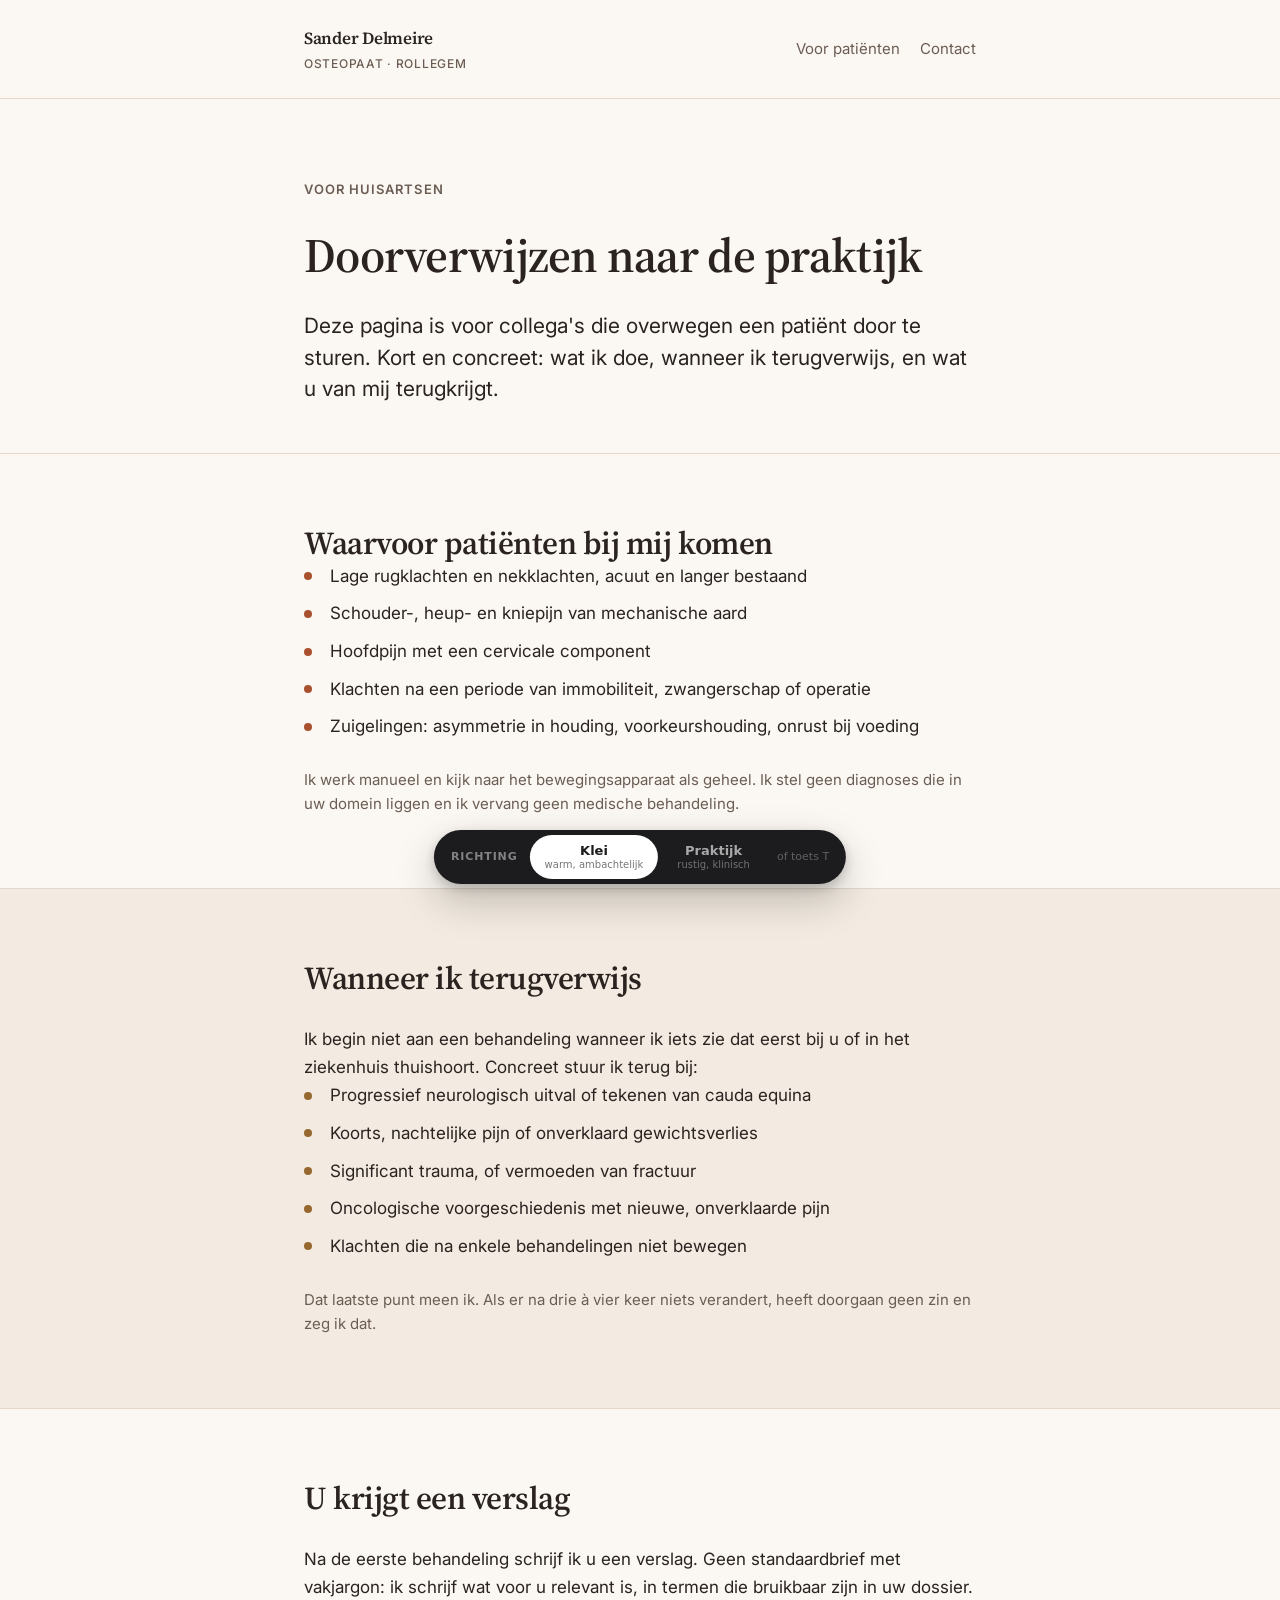
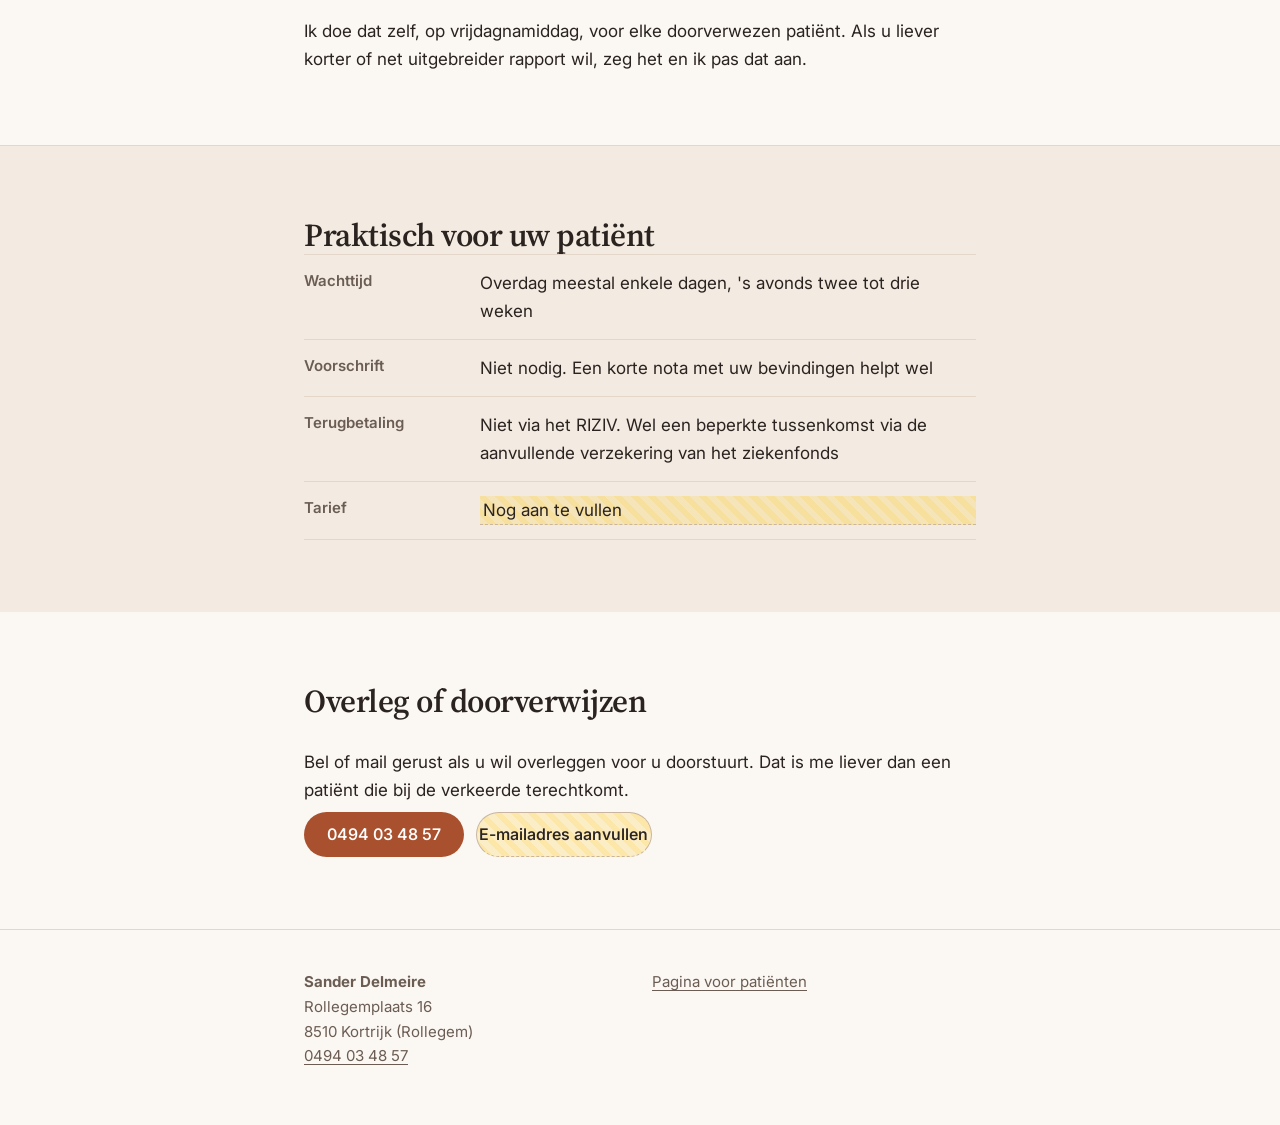
==== voor-huisartsen.html @ ccd17d7a "Sander Delmeire website MVP Static site: two design directions, GP page, theme tokens. Tagged noinde" ====
<!DOCTYPE html>
<html lang="nl-BE" data-theme="klei">
<head>
<meta charset="utf-8">
<meta name="robots" content="noindex, nofollow"><!-- Preview only. Remove when this becomes the real site. -->
<meta name="viewport" content="width=device-width, initial-scale=1">
<title>Voor huisartsen — Sander Delmeire, osteopaat in Rollegem</title>
<meta name="description" content="Informatie voor huisartsen: wanneer doorverwijzen naar osteopathie, wanneer ik terugverwijs, en hoe de rapportage verloopt.">

<script>
  (function () {
    try {
      var t = localStorage.getItem('sd-theme');
      if (t === 'klei' || t === 'praktijk') {
        document.documentElement.setAttribute('data-theme', t);
      }
    } catch (e) {}
  })();
</script>

<link rel="preconnect" href="https://fonts.googleapis.com">
<link rel="preconnect" href="https://fonts.gstatic.com" crossorigin>
<link href="https://fonts.googleapis.com/css2?family=Inter:wght@400;500;600;650&family=Source+Serif+4:opsz,wght@8..60,500;8..60,600&display=swap" rel="stylesheet">

<link rel="stylesheet" href="css/tokens.css">
<link rel="stylesheet" href="css/site.css">
</head>
<body>

<header class="site-header">
  <div class="wrap site-header__inner">
    <a class="wordmark" href="index.html">
      Sander Delmeire
      <span>Osteopaat · Rollegem</span>
    </a>
    <nav class="site-nav">
      <a href="index.html">Voor patiënten</a>
      <a href="#contact">Contact</a>
    </nav>
  </div>
</header>

<main>

  <section class="hero">
    <div class="wrap stack-lg">
      <p class="eyebrow">Voor huisartsen</p>
      <h1 class="h1">Doorverwijzen naar de praktijk</h1>
      <p class="lead">
        Deze pagina is voor collega's die overwegen een patiënt door te
        sturen. Kort en concreet: wat ik doe, wanneer ik terugverwijs, en
        wat u van mij terugkrijgt.
      </p>
    </div>
  </section>

  <!-- ===================== WAT ===================== -->
  <section class="section">
    <div class="wrap stack-lg">
      <h2 class="h2">Waarvoor patiënten bij mij komen</h2>
      <ul class="checklist">
        <li>Lage rugklachten en nekklachten, acuut en langer bestaand</li>
        <li>Schouder-, heup- en kniepijn van mechanische aard</li>
        <li>Hoofdpijn met een cervicale component</li>
        <li>Klachten na een periode van immobiliteit, zwangerschap of operatie</li>
        <li>Zuigelingen: asymmetrie in houding, voorkeurshouding, onrust bij voeding</li>
      </ul>
      <p class="small muted">
        Ik werk manueel en kijk naar het bewegingsapparaat als geheel. Ik
        stel geen diagnoses die in uw domein liggen en ik vervang geen
        medische behandeling.
      </p>
    </div>
  </section>

  <!-- ===================== TERUGVERWIJZEN ===================== -->
  <section class="section section--sunken">
    <div class="wrap stack-lg">
      <h2 class="h2">Wanneer ik terugverwijs</h2>
      <p>
        Ik begin niet aan een behandeling wanneer ik iets zie dat eerst bij
        u of in het ziekenhuis thuishoort. Concreet stuur ik terug bij:
      </p>
      <ul class="checklist checklist--warn">
        <li>Progressief neurologisch uitval of tekenen van cauda equina</li>
        <li>Koorts, nachtelijke pijn of onverklaard gewichtsverlies</li>
        <li>Significant trauma, of vermoeden van fractuur</li>
        <li>Oncologische voorgeschiedenis met nieuwe, onverklaarde pijn</li>
        <li>Klachten die na enkele behandelingen niet bewegen</li>
      </ul>
      <p class="small muted">
        Dat laatste punt meen ik. Als er na drie à vier keer niets verandert,
        heeft doorgaan geen zin en zeg ik dat.
      </p>
    </div>
  </section>

  <!-- ===================== VERSLAG =====================
       Dit is het echte onderscheidende punt. Hij doet dit al, elke
       vrijdagnamiddag, met de hand. Het stond nergens.
  -->
  <section class="section">
    <div class="wrap stack-lg">
      <h2 class="h2">U krijgt een verslag</h2>
      <div class="stack">
        <p>
          Na de eerste behandeling schrijf ik u een verslag. Geen
          standaardbrief met vakjargon: ik schrijf wat voor u relevant is,
          in termen die bruikbaar zijn in uw dossier.
        </p>
        <p>
          Ik doe dat zelf, op vrijdagnamiddag, voor elke doorverwezen
          patiënt. Als u liever korter of net uitgebreider rapport wil,
          zeg het en ik pas dat aan.
        </p>
      </div>
    </div>
  </section>

  <!-- ===================== PRAKTISCH ===================== -->
  <section class="section section--sunken">
    <div class="wrap stack-lg">
      <h2 class="h2">Praktisch voor uw patiënt</h2>
      <dl class="rows">
        <div class="rows__row">
          <dt class="rows__key">Wachttijd</dt>
          <dd class="rows__val">Overdag meestal enkele dagen, 's avonds twee tot drie weken</dd>
        </div>
        <div class="rows__row">
          <dt class="rows__key">Voorschrift</dt>
          <dd class="rows__val">Niet nodig. Een korte nota met uw bevindingen helpt wel</dd>
        </div>
        <div class="rows__row">
          <dt class="rows__key">Terugbetaling</dt>
          <dd class="rows__val">Niet via het RIZIV. Wel een beperkte tussenkomst via de aanvullende verzekering van het ziekenfonds</dd>
        </div>
        <div class="rows__row">
          <dt class="rows__key">Tarief</dt>
          <dd class="rows__val todo">Nog aan te vullen</dd>
        </div>
      </dl>
    </div>
  </section>

  <!-- ===================== CONTACT ===================== -->
  <section class="section section--plain" id="contact">
    <div class="wrap stack-lg">
      <h2 class="h2">Overleg of doorverwijzen</h2>
      <p>
        Bel of mail gerust als u wil overleggen voor u doorstuurt. Dat is
        me liever dan een patiënt die bij de verkeerde terechtkomt.
      </p>
      <div class="hero__actions" style="margin-top:0.5rem">
        <a class="btn btn--primary" href="tel:+32494034857">0494 03 48 57</a>
        <!-- TODO: e-mailadres bevestigen -->
        <a class="btn btn--ghost todo" href="mailto:nog-aan-te-vullen">E-mailadres aanvullen</a>
      </div>
    </div>
  </section>

</main>

<footer class="site-footer">
  <div class="wrap footer-grid">
    <div>
      <strong>Sander Delmeire</strong><br>
      Rollegemplaats 16<br>
      8510 Kortrijk (Rollegem)<br>
      <a href="tel:+32494034857">0494 03 48 57</a>
    </div>
    <div>
      <a href="index.html">Pagina voor patiënten</a>
    </div>
  </div>
</footer>

<script src="js/theme.js"></script>
</body>
</html>
---- css/tokens.css ----
/* ==========================================================================
   THEME TOKENS
   --------------------------------------------------------------------------
   Two design directions for Sander to choose between.

   HARD RULE: this is the only file in the project allowed to contain a raw
   colour, font-family, radius or shadow value. Everything in site.css reads
   from these variables. That is what makes switching directions a one-line
   change and deleting the loser a five-minute job.

   TO ADD A DIRECTION
     1. Copy a [data-theme="..."] block below, rename it
     2. Add it to THEMES in js/theme.js
     3. Add its fonts to the <link> tags in both HTML files

   TO DELETE A DIRECTION once Sander picks
     1. Delete its block here
     2. Remove it from THEMES in js/theme.js
     3. Remove its fonts from the <link> tags
     4. Set REVIEW_MODE = false in js/theme.js to hide the toggle bar
     Nothing in site.css changes.
   ========================================================================== */


/* --------------------------------------------------------------------------
   DIRECTION A — "Klei"
   Warm, tactile, hand-made. Leans into the craftsman identity: he works
   alone, with his hands, one person at a time. Feels like a person rather
   than an institution.
   -------------------------------------------------------------------------- */

:root,
[data-theme="klei"] {
  --theme-label: "Klei";

  /* Surfaces */
  --bg:            #FBF7F2;
  --bg-raised:     #FFFFFF;
  --bg-sunken:     #F3EBE1;
  --bg-inverse:    #2A2320;

  /* Text */
  --text:          #2A2320;
  --text-muted:    #6B5D54;
  --text-inverse:  #FBF7F2;
  --text-on-accent:#FFFFFF;

  /* Accent */
  --accent:        #A9512F;
  --accent-hover:  #8C4026;
  --accent-soft:   #F0DDD4;

  /* Lines */
  --line:          #E4D7C9;
  --line-strong:   #C9B6A2;

  /* Signal colours, used by the availability block */
  --signal-open:   #4F6F52;
  --signal-wait:   #96682F;
  --signal-open-bg:#E6EDE5;
  --signal-wait-bg:#F5E9D8;

  /* Type */
  --font-display:  "Source Serif 4", Georgia, "Times New Roman", serif;
  --font-body:     "Inter", system-ui, -apple-system, sans-serif;
  --display-weight: 600;
  --display-tracking: -0.015em;
  --display-leading: 1.12;

  /* Shape */
  --radius:        10px;
  --radius-lg:     18px;
  --radius-pill:   999px;

  /* Depth */
  --shadow-sm:     0 1px 2px rgba(42, 35, 32, 0.06),
                   0 2px 8px rgba(42, 35, 32, 0.04);
  --shadow-md:     0 2px 4px rgba(42, 35, 32, 0.06),
                   0 12px 28px rgba(42, 35, 32, 0.08);
}


/* --------------------------------------------------------------------------
   DIRECTION B — "Praktijk"
   Cool, quiet, credible. Leans into the medical-referral side: his patients
   come through huisartsen, and he writes them proper reports. Feels like a
   competent clinician rather than a wellness practice.
   -------------------------------------------------------------------------- */

[data-theme="praktijk"] {
  --theme-label: "Praktijk";

  /* Surfaces */
  --bg:            #FAFBFC;
  --bg-raised:     #FFFFFF;
  --bg-sunken:     #EFF3F5;
  --bg-inverse:    #16222B;

  /* Text */
  --text:          #16222B;
  --text-muted:    #5A6B75;
  --text-inverse:  #FAFBFC;
  --text-on-accent:#FFFFFF;

  /* Accent */
  --accent:        #2C6E78;
  --accent-hover:  #1F545C;
  --accent-soft:   #DCEBED;

  /* Lines */
  --line:          #DCE4E8;
  --line-strong:   #B6C4CC;

  /* Signal colours */
  --signal-open:   #2F6B4F;
  --signal-wait:   #7E5A1C;
  --signal-open-bg:#E2EFE8;
  --signal-wait-bg:#F4EBDA;

  /* Type */
  --font-display:  "Inter", system-ui, -apple-system, sans-serif;
  --font-body:     "Inter", system-ui, -apple-system, sans-serif;
  --display-weight: 650;
  --display-tracking: -0.03em;
  --display-leading: 1.08;

  /* Shape */
  --radius:        6px;
  --radius-lg:     10px;
  --radius-pill:   999px;

  /* Depth */
  --shadow-sm:     0 1px 2px rgba(22, 34, 43, 0.06),
                   0 2px 8px rgba(22, 34, 43, 0.04);
  --shadow-md:     0 2px 4px rgba(22, 34, 43, 0.05),
                   0 12px 28px rgba(22, 34, 43, 0.07);
}
---- css/site.css ----
/* ==========================================================================
   SITE STYLES
   --------------------------------------------------------------------------
   Layout, typography and components. Theme-agnostic by construction:
   every colour, font, radius and shadow reads from a var() defined in
   tokens.css. If you are about to type a hex value in this file, stop and
   add a token instead.
   ========================================================================== */


/* --- Reset ------------------------------------------------------------- */

*, *::before, *::after { box-sizing: border-box; }

html { -webkit-text-size-adjust: 100%; }

body {
  margin: 0;
  background: var(--bg);
  color: var(--text);
  font-family: var(--font-body);
  font-size: 1.0625rem;
  line-height: 1.65;
  -webkit-font-smoothing: antialiased;
  text-rendering: optimizeLegibility;
}

img { max-width: 100%; height: auto; display: block; }

h1, h2, h3 {
  font-family: var(--font-display);
  font-weight: var(--display-weight);
  letter-spacing: var(--display-tracking);
  line-height: var(--display-leading);
  margin: 0;
  text-wrap: balance;
}

p { margin: 0; text-wrap: pretty; }

a { color: var(--accent); text-underline-offset: 0.18em; }
a:hover { color: var(--accent-hover); }

:focus-visible {
  outline: 2px solid var(--accent);
  outline-offset: 3px;
  border-radius: 3px;
}


/* --- Layout ------------------------------------------------------------ */

.wrap {
  width: 100%;
  max-width: 44rem;
  margin-inline: auto;
  padding-inline: 1rem;
}

.wrap--wide { max-width: 56rem; }

.section {
  padding-block: clamp(2.75rem, 7vw, 4.5rem);
  border-top: 1px solid var(--line);
}

.section--plain { border-top: 0; }

.section--sunken {
  background: var(--bg-sunken);
  border-top: 1px solid var(--line);
}

.stack > * + * { margin-top: 1rem; }
.stack-lg > * + * { margin-top: 1.75rem; }

.eyebrow {
  font-family: var(--font-body);
  font-size: 0.8125rem;
  font-weight: 600;
  letter-spacing: 0.08em;
  text-transform: uppercase;
  color: var(--text-muted);
  margin-bottom: 0.75rem;
}


/* --- Type scale -------------------------------------------------------- */

.h1 { font-size: clamp(2rem, 6.5vw, 3rem); }
.h2 { font-size: clamp(1.5rem, 4vw, 2rem); }
.h3 { font-size: clamp(1.125rem, 2.6vw, 1.3125rem); }

.lead {
  font-size: clamp(1.125rem, 2.6vw, 1.3125rem);
  line-height: 1.5;
  color: var(--text);
}

.muted { color: var(--text-muted); }

.small { font-size: 0.9375rem; line-height: 1.6; }


/* --- Header ------------------------------------------------------------ */

.site-header {
  padding-block: 1.5rem;
  border-bottom: 1px solid var(--line);
}

.site-header__inner {
  display: flex;
  align-items: center;
  justify-content: space-between;
  gap: 1rem;
  flex-wrap: wrap;
}

.wordmark {
  font-family: var(--font-display);
  font-weight: var(--display-weight);
  font-size: 1.0625rem;
  letter-spacing: var(--display-tracking);
  color: var(--text);
  text-decoration: none;
}

.wordmark span {
  display: block;
  font-family: var(--font-body);
  font-size: 0.75rem;
  font-weight: 500;
  letter-spacing: 0.06em;
  text-transform: uppercase;
  color: var(--text-muted);
  margin-top: 0.15rem;
}

.site-nav {
  display: flex;
  align-items: center;
  gap: 1.25rem;
  font-size: 0.9375rem;
}

.site-nav a { color: var(--text-muted); text-decoration: none; }
.site-nav a:hover { color: var(--accent); text-decoration: underline; }


/* --- Hero -------------------------------------------------------------- */

.hero { padding-block: clamp(2.5rem, 8vw, 5rem) clamp(2rem, 5vw, 3rem); }

.hero__actions {
  display: flex;
  flex-wrap: wrap;
  gap: 0.75rem;
  margin-top: 2rem;
}


/* --- Buttons ----------------------------------------------------------- */

.btn {
  display: inline-flex;
  align-items: center;
  justify-content: center;
  gap: 0.5rem;
  padding: 0.75rem 1.375rem;
  border-radius: var(--radius-pill);
  border: 1px solid transparent;
  font-family: var(--font-body);
  font-size: 1rem;
  font-weight: 550;
  line-height: 1.2;
  text-decoration: none;
  cursor: pointer;
  transition: background-color 0.15s ease, border-color 0.15s ease,
              color 0.15s ease, transform 0.15s ease;
}

.btn:active { transform: translateY(1px); }

.btn--primary {
  background: var(--accent);
  color: var(--text-on-accent);
}
.btn--primary:hover {
  background: var(--accent-hover);
  color: var(--text-on-accent);
}

.btn--ghost {
  background: transparent;
  color: var(--text);
  border-color: var(--line-strong);
}
.btn--ghost:hover {
  border-color: var(--accent);
  color: var(--accent);
}


/* --- Availability block ------------------------------------------------
   The signature element. Sander already says this on the phone:
   daytime is quick, evenings run two to three weeks. Nothing on his
   current site says it.
   ----------------------------------------------------------------------- */

.availability {
  display: grid;
  gap: 0.75rem;
  margin-top: 1.5rem;
}

@media (min-width: 34rem) {
  .availability { grid-template-columns: 1fr 1fr; }
}

.slot {
  padding: 1.125rem 1.25rem;
  border-radius: var(--radius);
  border: 1px solid var(--line);
  background: var(--bg-raised);
}

.slot__when {
  font-family: var(--font-body);
  font-size: 0.8125rem;
  font-weight: 600;
  letter-spacing: 0.07em;
  text-transform: uppercase;
  color: var(--text-muted);
}

.slot__wait {
  font-family: var(--font-display);
  font-weight: var(--display-weight);
  font-size: 1.25rem;
  letter-spacing: var(--display-tracking);
  margin-top: 0.35rem;
}

.slot--open  { background: var(--signal-open-bg); border-color: transparent; }
.slot--open  .slot__wait { color: var(--signal-open); }
.slot--open  .slot__when { color: var(--signal-open); opacity: 0.85; }

.slot--wait  { background: var(--signal-wait-bg); border-color: transparent; }
.slot--wait  .slot__wait { color: var(--signal-wait); }
.slot--wait  .slot__when { color: var(--signal-wait); opacity: 0.85; }


/* --- Definition rows (practical info) ---------------------------------- */

.rows { margin: 0; }

.rows__row {
  display: grid;
  gap: 0.15rem 1.5rem;
  padding-block: 0.875rem;
  border-bottom: 1px solid var(--line);
}

@media (min-width: 34rem) {
  .rows__row { grid-template-columns: 9.5rem 1fr; gap: 1.5rem; }
}

.rows__row:first-child { border-top: 1px solid var(--line); }

.rows__key {
  font-weight: 600;
  font-size: 0.9375rem;
  color: var(--text-muted);
}

.rows__val { margin: 0; }


/* --- Callout ----------------------------------------------------------- */

.callout {
  padding: 1.25rem 1.375rem;
  border-radius: var(--radius);
  border: 1px solid var(--line-strong);
  background: var(--bg-raised);
}

.callout__title {
  font-family: var(--font-display);
  font-weight: var(--display-weight);
  font-size: 1.0625rem;
  letter-spacing: var(--display-tracking);
  margin-bottom: 0.4rem;
}


/* --- GP band ------------------------------------------------------------
   Addressed to referring doctors, not patients. Visually separated on
   purpose: different audience, different register.
   ----------------------------------------------------------------------- */

.gp-band {
  background: var(--bg-inverse);
  color: var(--text-inverse);
  padding-block: clamp(2.25rem, 6vw, 3.25rem);
}

.gp-band .eyebrow { color: var(--text-inverse); opacity: 0.6; }
.gp-band h2 { color: var(--text-inverse); }
.gp-band p { color: var(--text-inverse); opacity: 0.82; }

.gp-band a.btn--ghost {
  color: var(--text-inverse);
  border-color: var(--text-inverse);
  opacity: 0.9;
}
.gp-band a.btn--ghost:hover {
  background: var(--text-inverse);
  color: var(--bg-inverse);
  opacity: 1;
}


/* --- Checklist (GP page) ----------------------------------------------- */

.checklist { list-style: none; margin: 0; padding: 0; }

.checklist li {
  position: relative;
  padding-left: 1.6rem;
  margin-bottom: 0.6rem;
}

.checklist li::before {
  content: "";
  position: absolute;
  left: 0;
  top: 0.62em;
  width: 0.5rem;
  height: 0.5rem;
  border-radius: 50%;
  background: var(--accent);
}

.checklist--warn li::before { background: var(--signal-wait); }


/* --- Footer ------------------------------------------------------------ */

.site-footer {
  padding-block: 2.5rem 3.5rem;
  border-top: 1px solid var(--line);
  font-size: 0.9375rem;
  color: var(--text-muted);
}

.site-footer a { color: var(--text-muted); }
.site-footer a:hover { color: var(--accent); }

.footer-grid {
  display: grid;
  gap: 1.5rem;
}

@media (min-width: 34rem) {
  .footer-grid { grid-template-columns: 1fr 1fr; }
}


/* --- Review bar ---------------------------------------------------------
   TEMPORARY. Scaffolding for choosing a direction, not part of the site.
   Set REVIEW_MODE = false in js/theme.js to remove it entirely.
   Deliberately styled as chrome so nobody mistakes it for the design.
   ----------------------------------------------------------------------- */

.review-bar {
  position: fixed;
  left: 50%;
  bottom: 1rem;
  transform: translateX(-50%);
  z-index: 100;
  display: flex;
  align-items: center;
  gap: 0.25rem;
  padding: 0.3125rem;
  border-radius: 999px;
  background: #1C1C1E;
  box-shadow: 0 4px 12px rgba(0, 0, 0, 0.18),
              0 16px 40px rgba(0, 0, 0, 0.22);
  font-family: ui-sans-serif, system-ui, -apple-system, sans-serif;
  max-width: calc(100vw - 2rem);
}

.review-bar__label {
  padding-inline: 0.75rem 0.5rem;
  font-size: 0.6875rem;
  font-weight: 600;
  letter-spacing: 0.08em;
  text-transform: uppercase;
  color: rgba(255, 255, 255, 0.45);
  white-space: nowrap;
}

@media (max-width: 28rem) {
  .review-bar__label { display: none; }
}

.review-bar__btn {
  appearance: none;
  border: 0;
  cursor: pointer;
  padding: 0.5rem 0.9375rem;
  border-radius: 999px;
  background: transparent;
  color: rgba(255, 255, 255, 0.62);
  font: inherit;
  font-size: 0.8125rem;
  font-weight: 550;
  line-height: 1.2;
  white-space: nowrap;
  transition: background-color 0.15s ease, color 0.15s ease;
}

.review-bar__btn:hover {
  color: #fff;
  background: rgba(255, 255, 255, 0.08);
}

.review-bar__btn[aria-pressed="true"] {
  background: #fff;
  color: #1C1C1E;
}

.review-bar__btn small {
  display: block;
  font-size: 0.625rem;
  font-weight: 450;
  opacity: 0.6;
  margin-top: 0.05rem;
}

.review-bar__key {
  padding-inline: 0.5rem 0.75rem;
  font-size: 0.6875rem;
  color: rgba(255, 255, 255, 0.3);
  white-space: nowrap;
}

@media (max-width: 34rem) {
  .review-bar__key { display: none; }
}


/* --- Content flags ------------------------------------------------------
   Marks copy that is unverified. Remove the class once confirmed.
   ----------------------------------------------------------------------- */

.todo {
  background: repeating-linear-gradient(
    45deg,
    rgba(255, 196, 0, 0.18),
    rgba(255, 196, 0, 0.18) 6px,
    rgba(255, 196, 0, 0.3) 6px,
    rgba(255, 196, 0, 0.3) 12px
  );
  border-bottom: 1px dashed var(--line-strong);
  padding-inline: 0.15em;
}

body[data-flags="off"] .todo {
  background: none;
  border-bottom: 0;
  padding-inline: 0;
}


/* --- Motion ------------------------------------------------------------ */

@media (prefers-reduced-motion: reduce) {
  *, *::before, *::after {
    animation-duration: 0.01ms !important;
    transition-duration: 0.01ms !important;
  }
}
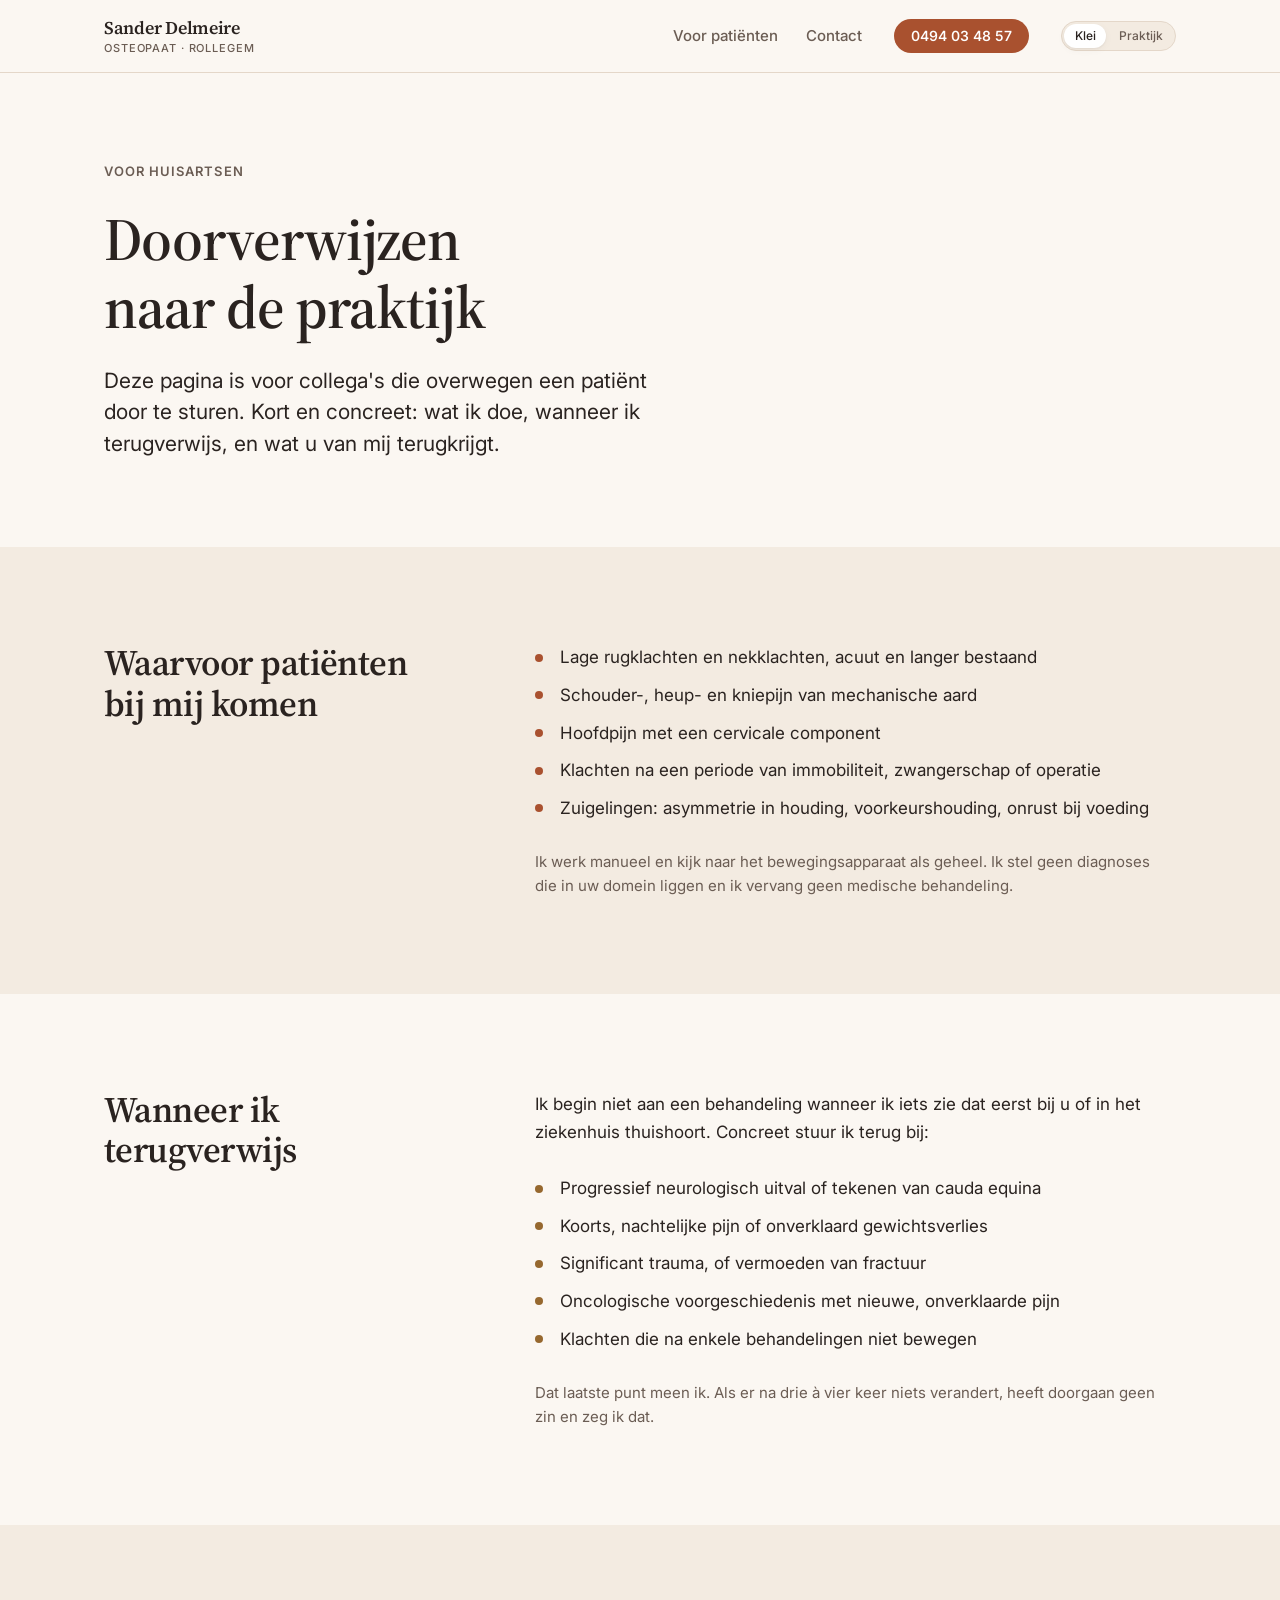
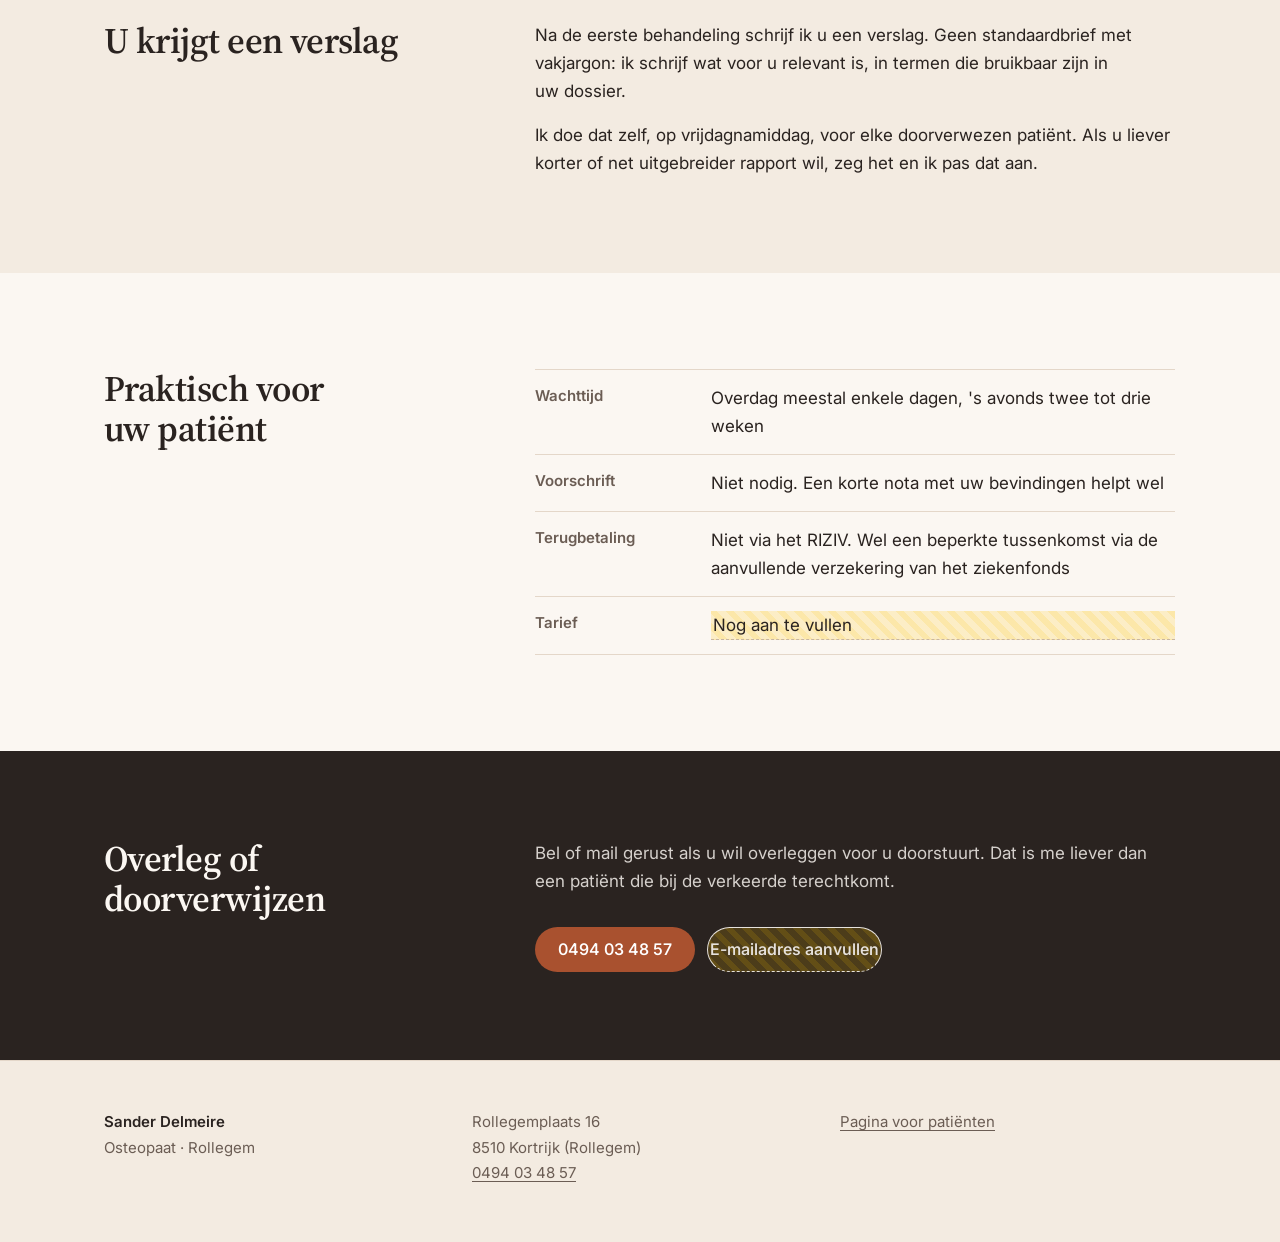
==== commit 5ed8dd8e: "Wide two-column layout and compact theme switch in the header Use the full page width instead of one" ====
--- a/voor-huisartsen.html
+++ b/voor-huisartsen.html
@@ -37,72 +37,76 @@
       <a href="index.html">Voor patiënten</a>
       <a href="#contact">Contact</a>
     </nav>
+    <a class="btn btn--primary header-cta" href="tel:+32494034857">0494 03 48 57</a>
   </div>
 </header>
 
 <main>
 
   <section class="hero">
-    <div class="wrap stack-lg">
-      <p class="eyebrow">Voor huisartsen</p>
-      <h1 class="h1">Doorverwijzen naar de praktijk</h1>
-      <p class="lead">
-        Deze pagina is voor collega's die overwegen een patiënt door te
-        sturen. Kort en concreet: wat ik doe, wanneer ik terugverwijs, en
-        wat u van mij terugkrijgt.
-      </p>
+    <div class="wrap hero__grid">
+      <div class="hero__text">
+        <p class="eyebrow">Voor huisartsen</p>
+        <h1 class="h1">Doorverwijzen naar de praktijk</h1>
+        <p class="lead">
+          Deze pagina is voor collega's die overwegen een patiënt door te
+          sturen. Kort en concreet: wat ik doe, wanneer ik terugverwijs, en
+          wat u van mij terugkrijgt.
+        </p>
+      </div>
     </div>
   </section>
 
   <!-- ===================== WAT ===================== -->
-  <section class="section">
-    <div class="wrap stack-lg">
+  <section class="section section--sunken">
+    <div class="wrap split">
       <h2 class="h2">Waarvoor patiënten bij mij komen</h2>
-      <ul class="checklist">
-        <li>Lage rugklachten en nekklachten, acuut en langer bestaand</li>
-        <li>Schouder-, heup- en kniepijn van mechanische aard</li>
-        <li>Hoofdpijn met een cervicale component</li>
-        <li>Klachten na een periode van immobiliteit, zwangerschap of operatie</li>
-        <li>Zuigelingen: asymmetrie in houding, voorkeurshouding, onrust bij voeding</li>
-      </ul>
-      <p class="small muted">
-        Ik werk manueel en kijk naar het bewegingsapparaat als geheel. Ik
-        stel geen diagnoses die in uw domein liggen en ik vervang geen
-        medische behandeling.
-      </p>
+      <div class="split__body stack-lg">
+        <ul class="checklist">
+          <li>Lage rugklachten en nekklachten, acuut en langer bestaand</li>
+          <li>Schouder-, heup- en kniepijn van mechanische aard</li>
+          <li>Hoofdpijn met een cervicale component</li>
+          <li>Klachten na een periode van immobiliteit, zwangerschap of operatie</li>
+          <li>Zuigelingen: asymmetrie in houding, voorkeurshouding, onrust bij voeding</li>
+        </ul>
+        <p class="small muted">
+          Ik werk manueel en kijk naar het bewegingsapparaat als geheel. Ik
+          stel geen diagnoses die in uw domein liggen en ik vervang geen
+          medische behandeling.
+        </p>
+      </div>
     </div>
   </section>
 
   <!-- ===================== TERUGVERWIJZEN ===================== -->
-  <section class="section section--sunken">
-    <div class="wrap stack-lg">
+  <section class="section">
+    <div class="wrap split">
       <h2 class="h2">Wanneer ik terugverwijs</h2>
-      <p>
-        Ik begin niet aan een behandeling wanneer ik iets zie dat eerst bij
-        u of in het ziekenhuis thuishoort. Concreet stuur ik terug bij:
-      </p>
-      <ul class="checklist checklist--warn">
-        <li>Progressief neurologisch uitval of tekenen van cauda equina</li>
-        <li>Koorts, nachtelijke pijn of onverklaard gewichtsverlies</li>
-        <li>Significant trauma, of vermoeden van fractuur</li>
-        <li>Oncologische voorgeschiedenis met nieuwe, onverklaarde pijn</li>
-        <li>Klachten die na enkele behandelingen niet bewegen</li>
-      </ul>
-      <p class="small muted">
-        Dat laatste punt meen ik. Als er na drie à vier keer niets verandert,
-        heeft doorgaan geen zin en zeg ik dat.
-      </p>
+      <div class="split__body stack-lg">
+        <p>
+          Ik begin niet aan een behandeling wanneer ik iets zie dat eerst bij
+          u of in het ziekenhuis thuishoort. Concreet stuur ik terug bij:
+        </p>
+        <ul class="checklist checklist--warn">
+          <li>Progressief neurologisch uitval of tekenen van cauda equina</li>
+          <li>Koorts, nachtelijke pijn of onverklaard gewichtsverlies</li>
+          <li>Significant trauma, of vermoeden van fractuur</li>
+          <li>Oncologische voorgeschiedenis met nieuwe, onverklaarde pijn</li>
+          <li>Klachten die na enkele behandelingen niet bewegen</li>
+        </ul>
+        <p class="small muted">
+          Dat laatste punt meen ik. Als er na drie à vier keer niets verandert,
+          heeft doorgaan geen zin en zeg ik dat.
+        </p>
+      </div>
     </div>
   </section>
 
-  <!-- ===================== VERSLAG =====================
-       Dit is het echte onderscheidende punt. Hij doet dit al, elke
-       vrijdagnamiddag, met de hand. Het stond nergens.
-  -->
-  <section class="section">
-    <div class="wrap stack-lg">
+  <!-- ===================== VERSLAG ===================== -->
+  <section class="section section--sunken">
+    <div class="wrap split">
       <h2 class="h2">U krijgt een verslag</h2>
-      <div class="stack">
+      <div class="split__body stack">
         <p>
           Na de eerste behandeling schrijf ik u een verslag. Geen
           standaardbrief met vakjargon: ik schrijf wat voor u relevant is,
@@ -118,10 +122,10 @@
   </section>
 
   <!-- ===================== PRAKTISCH ===================== -->
-  <section class="section section--sunken">
-    <div class="wrap stack-lg">
+  <section class="section">
+    <div class="wrap split">
       <h2 class="h2">Praktisch voor uw patiënt</h2>
-      <dl class="rows">
+      <dl class="rows split__body">
         <div class="rows__row">
           <dt class="rows__key">Wachttijd</dt>
           <dd class="rows__val">Overdag meestal enkele dagen, 's avonds twee tot drie weken</dd>
@@ -143,17 +147,19 @@
   </section>
 
   <!-- ===================== CONTACT ===================== -->
-  <section class="section section--plain" id="contact">
-    <div class="wrap stack-lg">
+  <section class="gp-band" id="contact">
+    <div class="wrap split">
       <h2 class="h2">Overleg of doorverwijzen</h2>
-      <p>
-        Bel of mail gerust als u wil overleggen voor u doorstuurt. Dat is
-        me liever dan een patiënt die bij de verkeerde terechtkomt.
-      </p>
-      <div class="hero__actions" style="margin-top:0.5rem">
-        <a class="btn btn--primary" href="tel:+32494034857">0494 03 48 57</a>
-        <!-- TODO: e-mailadres bevestigen -->
-        <a class="btn btn--ghost todo" href="mailto:nog-aan-te-vullen">E-mailadres aanvullen</a>
+      <div class="split__body">
+        <p>
+          Bel of mail gerust als u wil overleggen voor u doorstuurt. Dat is
+          me liever dan een patiënt die bij de verkeerde terechtkomt.
+        </p>
+        <div class="hero__actions">
+          <a class="btn btn--primary" href="tel:+32494034857">0494 03 48 57</a>
+          <!-- TODO: e-mailadres bevestigen -->
+          <a class="btn btn--ghost todo" href="mailto:nog-aan-te-vullen">E-mailadres aanvullen</a>
+        </div>
       </div>
     </div>
   </section>
@@ -164,6 +170,9 @@
   <div class="wrap footer-grid">
     <div>
       <strong>Sander Delmeire</strong><br>
+      Osteopaat · Rollegem
+    </div>
+    <div>
       Rollegemplaats 16<br>
       8510 Kortrijk (Rollegem)<br>
       <a href="tel:+32494034857">0494 03 48 57</a>
--- a/css/site.css
+++ b/css/site.css
@@ -12,7 +12,10 @@
 
 *, *::before, *::after { box-sizing: border-box; }
 
-html { -webkit-text-size-adjust: 100%; }
+html {
+  -webkit-text-size-adjust: 100%;
+  scroll-padding-top: 6rem;
+}
 
 body {
   margin: 0;
@@ -52,24 +55,53 @@
 
 .wrap {
   width: 100%;
-  max-width: 44rem;
+  max-width: 72rem;
   margin-inline: auto;
-  padding-inline: 1rem;
-}
-
-.wrap--wide { max-width: 56rem; }
+  padding-inline: clamp(1rem, 4vw, 2.5rem);
+}
+
+.measure { max-width: 38rem; }
 
 .section {
-  padding-block: clamp(2.75rem, 7vw, 4.5rem);
-  border-top: 1px solid var(--line);
-}
-
-.section--plain { border-top: 0; }
-
-.section--sunken {
+  padding-block: clamp(3.5rem, 8vw, 6rem);
+}
+
+.section--sunken { background: var(--bg-sunken); }
+
+/* Heading column left, content column right. Uses the full page width on
+   desktop instead of one narrow centred column. */
+.split {
+  display: grid;
+  gap: 1.75rem 4rem;
+}
+
+.split__body { max-width: 40rem; }
+
+/* Text and photo side by side, vertically centred */
+.split--media { align-items: center; }
+.split--media .split__body { max-width: none; }
+
+@media (min-width: 56rem) {
+  .split { grid-template-columns: minmax(0, 4fr) minmax(0, 7fr); }
+  .split--media { grid-template-columns: minmax(0, 1fr) minmax(0, 1fr); gap: 5rem; }
+  .split--flip > :first-child { order: 2; }
+}
+
+.photo {
+  margin: 0;
+  overflow: hidden;
+  border-radius: var(--radius-lg);
   background: var(--bg-sunken);
-  border-top: 1px solid var(--line);
-}
+}
+
+.photo img {
+  width: 100%;
+  height: 100%;
+  object-fit: cover;
+}
+
+.photo--portrait { aspect-ratio: 4 / 5; }
+.photo--landscape { aspect-ratio: 4 / 3; }
 
 .stack > * + * { margin-top: 1rem; }
 .stack-lg > * + * { margin-top: 1.75rem; }
@@ -87,8 +119,8 @@
 
 /* --- Type scale -------------------------------------------------------- */
 
-.h1 { font-size: clamp(2rem, 6.5vw, 3rem); }
-.h2 { font-size: clamp(1.5rem, 4vw, 2rem); }
+.h1 { font-size: clamp(2.25rem, 5.5vw, 3.75rem); }
+.h2 { font-size: clamp(1.625rem, 3.2vw, 2.25rem); }
 .h3 { font-size: clamp(1.125rem, 2.6vw, 1.3125rem); }
 
 .lead {
@@ -105,22 +137,27 @@
 /* --- Header ------------------------------------------------------------ */
 
 .site-header {
-  padding-block: 1.5rem;
+  position: sticky;
+  top: 0;
+  z-index: 50;
+  background: var(--bg);
   border-bottom: 1px solid var(--line);
 }
 
 .site-header__inner {
   display: flex;
   align-items: center;
-  justify-content: space-between;
-  gap: 1rem;
   flex-wrap: wrap;
+  gap: 0.75rem 2rem;
+  min-height: 4.5rem;
+  padding-block: 0.75rem;
 }
 
 .wordmark {
   font-family: var(--font-display);
   font-weight: var(--display-weight);
-  font-size: 1.0625rem;
+  font-size: 1.125rem;
+  line-height: 1.2;
   letter-spacing: var(--display-tracking);
   color: var(--text);
   text-decoration: none;
@@ -129,28 +166,58 @@
 .wordmark span {
   display: block;
   font-family: var(--font-body);
-  font-size: 0.75rem;
+  font-size: 0.6875rem;
   font-weight: 500;
-  letter-spacing: 0.06em;
+  letter-spacing: 0.08em;
   text-transform: uppercase;
   color: var(--text-muted);
-  margin-top: 0.15rem;
+  margin-top: 0.2rem;
 }
 
 .site-nav {
   display: flex;
   align-items: center;
-  gap: 1.25rem;
+  gap: 1.75rem;
+  margin-left: auto;
   font-size: 0.9375rem;
+  font-weight: 500;
 }
 
 .site-nav a { color: var(--text-muted); text-decoration: none; }
-.site-nav a:hover { color: var(--accent); text-decoration: underline; }
+.site-nav a:hover { color: var(--text); }
+
+.btn.header-cta { padding: 0.5rem 1rem; font-size: 0.875rem; }
+
+/* Phones: wordmark and theme switch on top, links on a second row */
+@media (max-width: 55.99rem) {
+  .site-nav {
+    order: 3;
+    width: 100%;
+    margin-left: 0;
+    gap: 1.25rem;
+    font-size: 0.875rem;
+  }
+  .btn.header-cta { display: none; }
+  .theme-switch { margin-left: auto; }
+}
 
 
 /* --- Hero -------------------------------------------------------------- */
 
-.hero { padding-block: clamp(2.5rem, 8vw, 5rem) clamp(2rem, 5vw, 3rem); }
+.hero { padding-block: clamp(2.5rem, 7vw, 5.5rem); }
+
+.hero__grid {
+  display: grid;
+  gap: 2.5rem;
+  align-items: center;
+}
+
+.hero__text > * + * { margin-top: 1.5rem; }
+.hero__text .lead { max-width: 34rem; }
+
+@media (min-width: 56rem) {
+  .hero__grid { grid-template-columns: minmax(0, 7fr) minmax(0, 5fr); gap: 5rem; }
+}
 
 .hero__actions {
   display: flex;
@@ -211,7 +278,6 @@
 .availability {
   display: grid;
   gap: 0.75rem;
-  margin-top: 1.5rem;
 }
 
 @media (min-width: 34rem) {
@@ -303,7 +369,7 @@
 .gp-band {
   background: var(--bg-inverse);
   color: var(--text-inverse);
-  padding-block: clamp(2.25rem, 6vw, 3.25rem);
+  padding-block: clamp(3.5rem, 8vw, 5.5rem);
 }
 
 .gp-band .eyebrow { color: var(--text-inverse); opacity: 0.6; }
@@ -324,7 +390,8 @@
 
 /* --- Checklist (GP page) ----------------------------------------------- */
 
-.checklist { list-style: none; margin: 0; padding: 0; }
+.checklist { list-style: none; margin-inline: 0; margin-bottom: 0; padding: 0; }
+.checklist:first-child { margin-top: 0; }
 
 .checklist li {
   position: relative;
@@ -349,11 +416,15 @@
 /* --- Footer ------------------------------------------------------------ */
 
 .site-footer {
-  padding-block: 2.5rem 3.5rem;
+  padding-block: 3rem 3.5rem;
   border-top: 1px solid var(--line);
+  background: var(--bg-sunken);
   font-size: 0.9375rem;
+  line-height: 1.7;
   color: var(--text-muted);
 }
+
+.site-footer strong { color: var(--text); font-weight: 600; }
 
 .site-footer a { color: var(--text-muted); }
 .site-footer a:hover { color: var(--accent); }
@@ -363,92 +434,47 @@
   gap: 1.5rem;
 }
 
-@media (min-width: 34rem) {
-  .footer-grid { grid-template-columns: 1fr 1fr; }
-}
-
-
-/* --- Review bar ---------------------------------------------------------
-   TEMPORARY. Scaffolding for choosing a direction, not part of the site.
-   Set REVIEW_MODE = false in js/theme.js to remove it entirely.
-   Deliberately styled as chrome so nobody mistakes it for the design.
+@media (min-width: 40rem) {
+  .footer-grid { grid-template-columns: repeat(3, minmax(0, 1fr)); gap: 2rem; }
+}
+
+
+/* --- Theme switch -------------------------------------------------------
+   TEMPORARY. Lets Sander compare the two directions; sits at the right end
+   of the header. Set REVIEW_MODE = false in js/theme.js to remove it.
    ----------------------------------------------------------------------- */
 
-.review-bar {
-  position: fixed;
-  left: 50%;
-  bottom: 1rem;
-  transform: translateX(-50%);
-  z-index: 100;
-  display: flex;
-  align-items: center;
-  gap: 0.25rem;
-  padding: 0.3125rem;
-  border-radius: 999px;
-  background: #1C1C1E;
-  box-shadow: 0 4px 12px rgba(0, 0, 0, 0.18),
-              0 16px 40px rgba(0, 0, 0, 0.22);
-  font-family: ui-sans-serif, system-ui, -apple-system, sans-serif;
-  max-width: calc(100vw - 2rem);
-}
-
-.review-bar__label {
-  padding-inline: 0.75rem 0.5rem;
-  font-size: 0.6875rem;
-  font-weight: 600;
-  letter-spacing: 0.08em;
-  text-transform: uppercase;
-  color: rgba(255, 255, 255, 0.45);
-  white-space: nowrap;
-}
-
-@media (max-width: 28rem) {
-  .review-bar__label { display: none; }
-}
-
-.review-bar__btn {
+.theme-switch {
+  display: inline-flex;
+  gap: 2px;
+  padding: 2px;
+  border: 1px solid var(--line);
+  border-radius: var(--radius-pill);
+  background: var(--bg-sunken);
+  font-family: var(--font-body);
+}
+
+.theme-switch__btn {
   appearance: none;
   border: 0;
   cursor: pointer;
-  padding: 0.5rem 0.9375rem;
-  border-radius: 999px;
+  padding: 0.25rem 0.65rem;
+  border-radius: var(--radius-pill);
   background: transparent;
-  color: rgba(255, 255, 255, 0.62);
+  color: var(--text-muted);
   font: inherit;
-  font-size: 0.8125rem;
-  font-weight: 550;
-  line-height: 1.2;
+  font-size: 0.75rem;
+  font-weight: 500;
+  line-height: 1.3;
   white-space: nowrap;
-  transition: background-color 0.15s ease, color 0.15s ease;
-}
-
-.review-bar__btn:hover {
-  color: #fff;
-  background: rgba(255, 255, 255, 0.08);
-}
-
-.review-bar__btn[aria-pressed="true"] {
-  background: #fff;
-  color: #1C1C1E;
-}
-
-.review-bar__btn small {
-  display: block;
-  font-size: 0.625rem;
-  font-weight: 450;
-  opacity: 0.6;
-  margin-top: 0.05rem;
-}
-
-.review-bar__key {
-  padding-inline: 0.5rem 0.75rem;
-  font-size: 0.6875rem;
-  color: rgba(255, 255, 255, 0.3);
-  white-space: nowrap;
-}
-
-@media (max-width: 34rem) {
-  .review-bar__key { display: none; }
+}
+
+.theme-switch__btn:hover { color: var(--text); }
+
+.theme-switch__btn[aria-pressed="true"] {
+  background: var(--bg-raised);
+  color: var(--text);
+  box-shadow: var(--shadow-sm);
 }
 
 
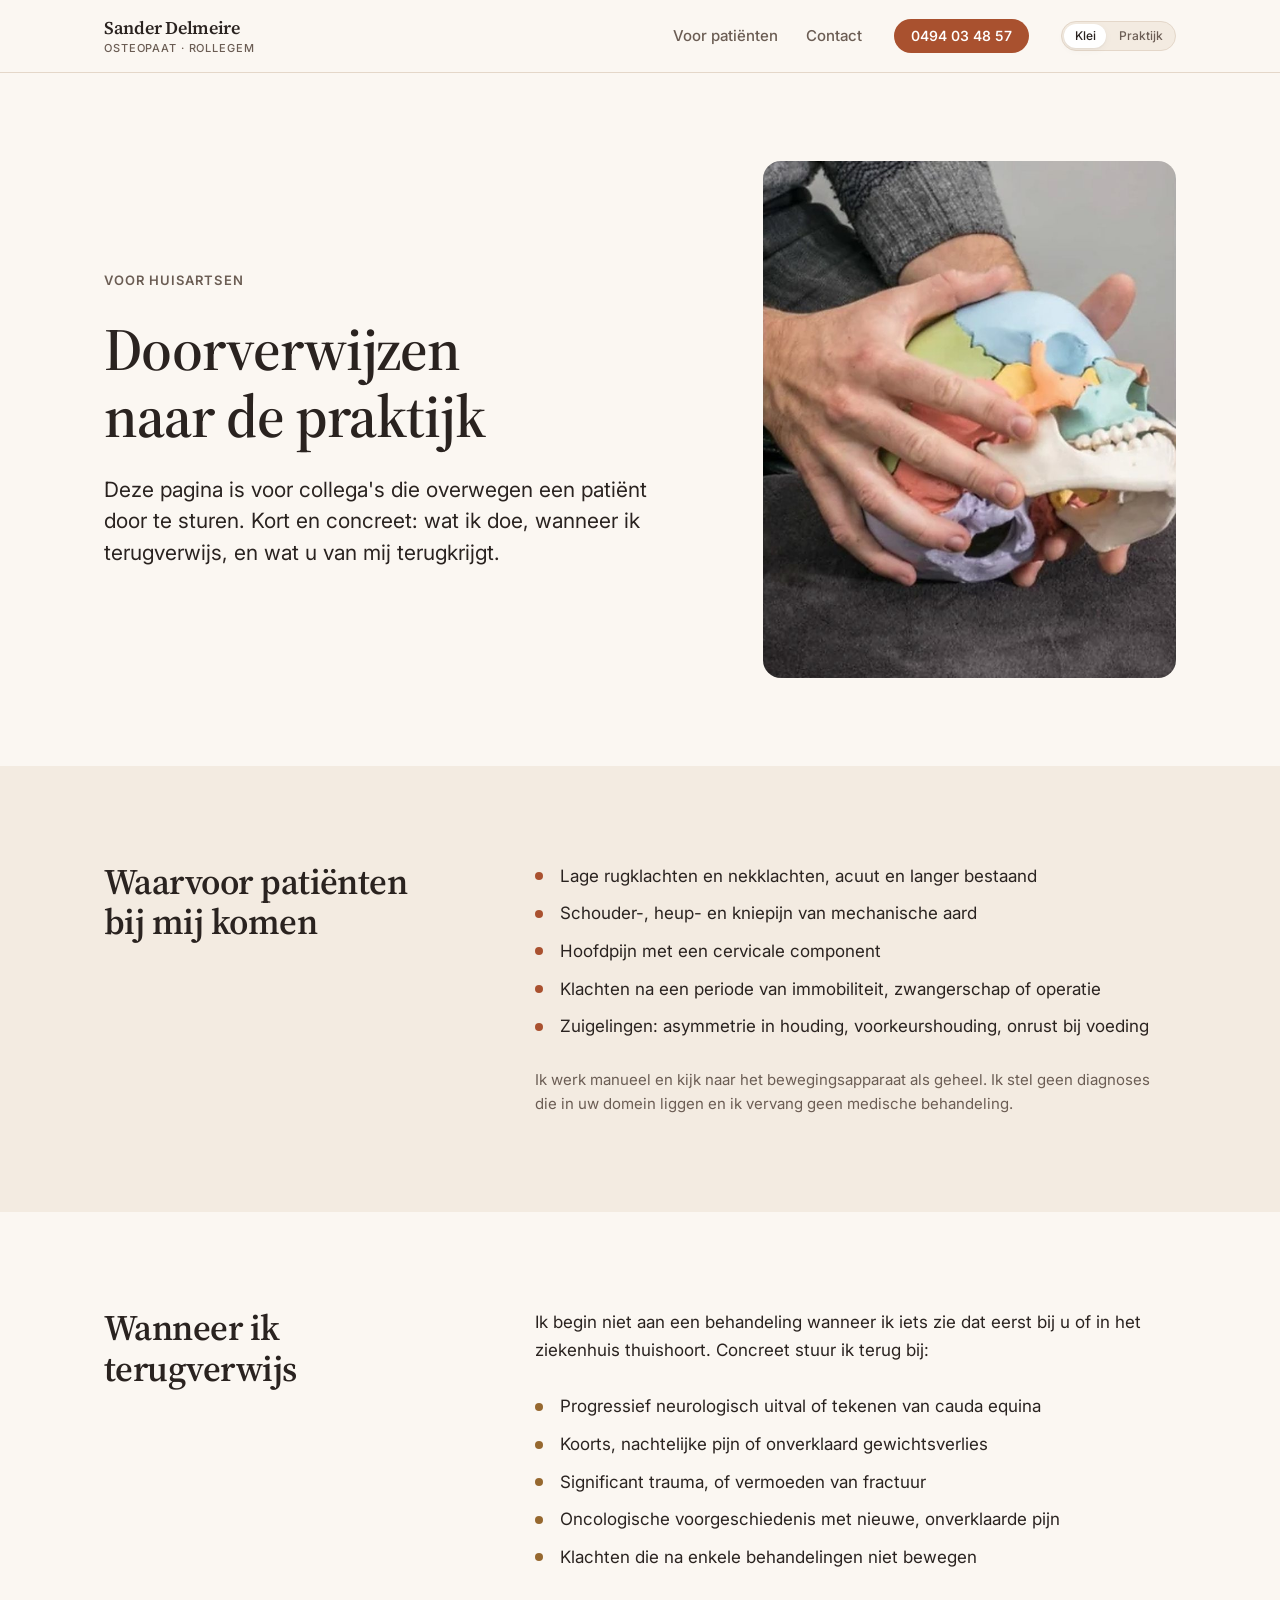
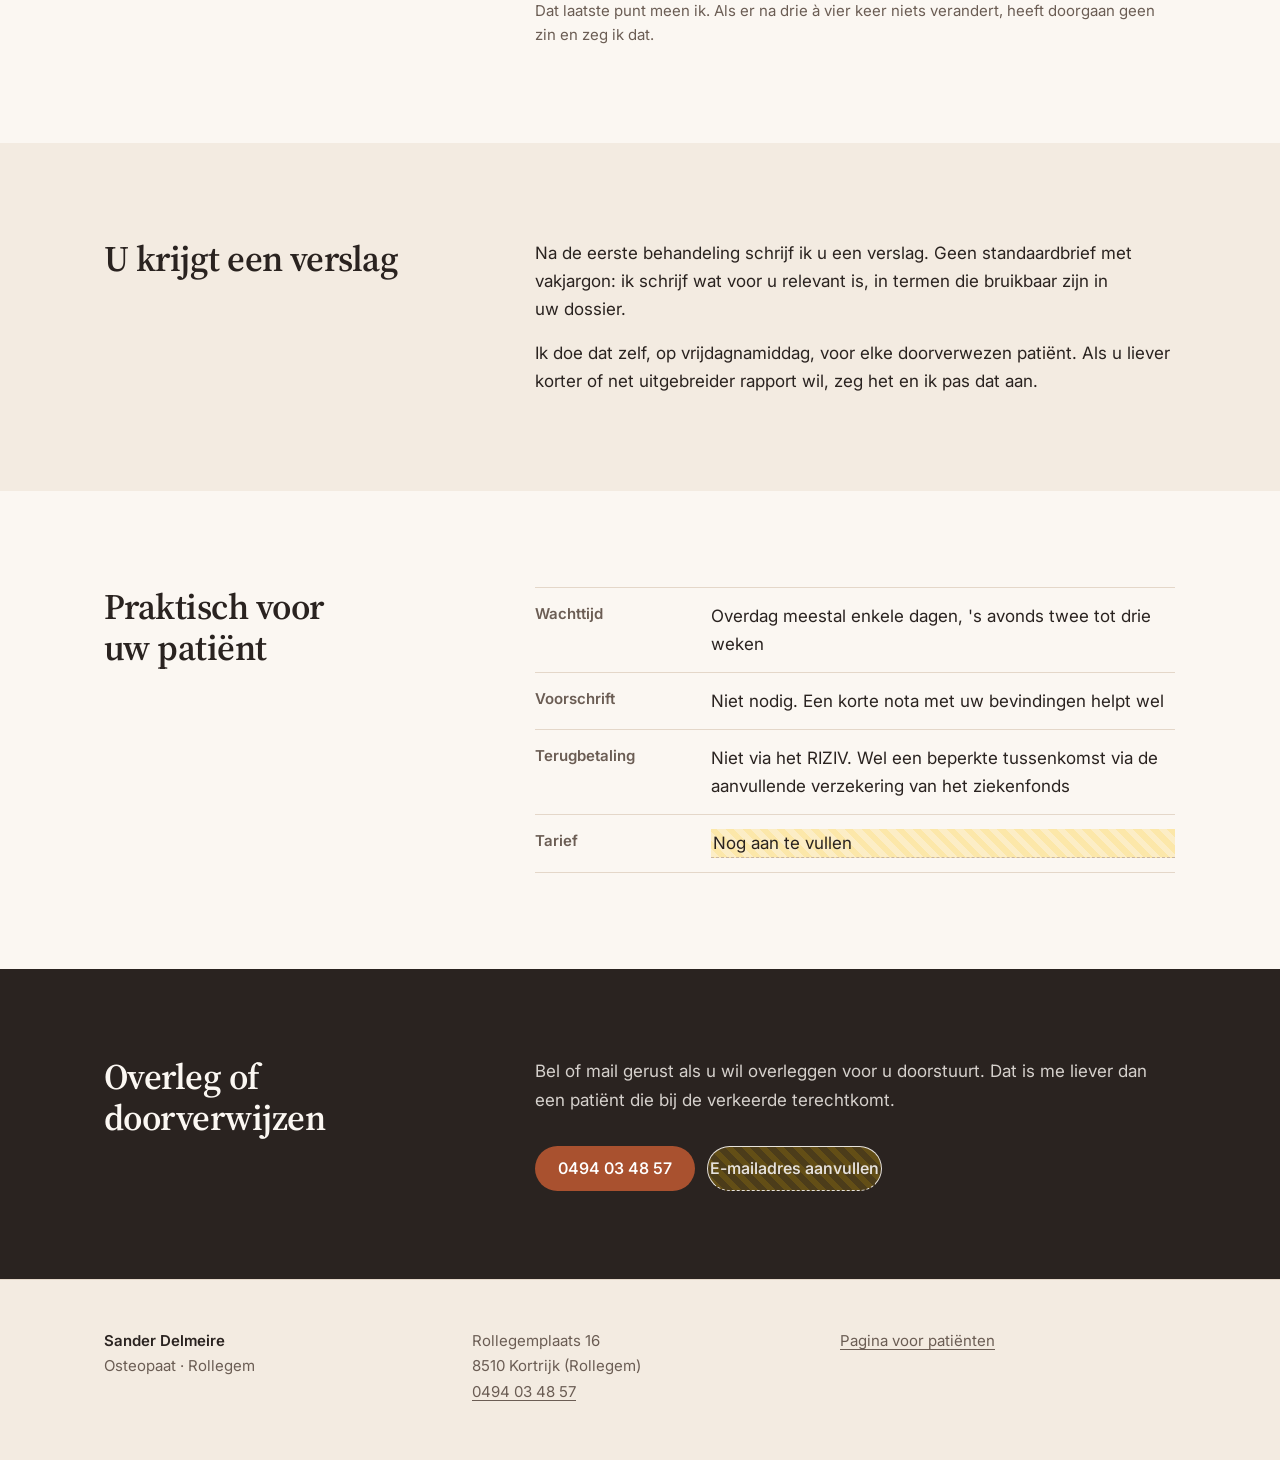
==== commit 3a9306ce: "Add photos: portrait, treatment room, skull model Portrait of Sander in the homepage hero, the treat" ====
--- a/voor-huisartsen.html
+++ b/voor-huisartsen.html
@@ -54,6 +54,9 @@
           wat u van mij terugkrijgt.
         </p>
       </div>
+      <figure class="photo photo--portrait">
+        <img src="img/schedel.jpg" alt="Handen rond een anatomisch model van een schedel" width="740" height="924">
+      </figure>
     </div>
   </section>
 
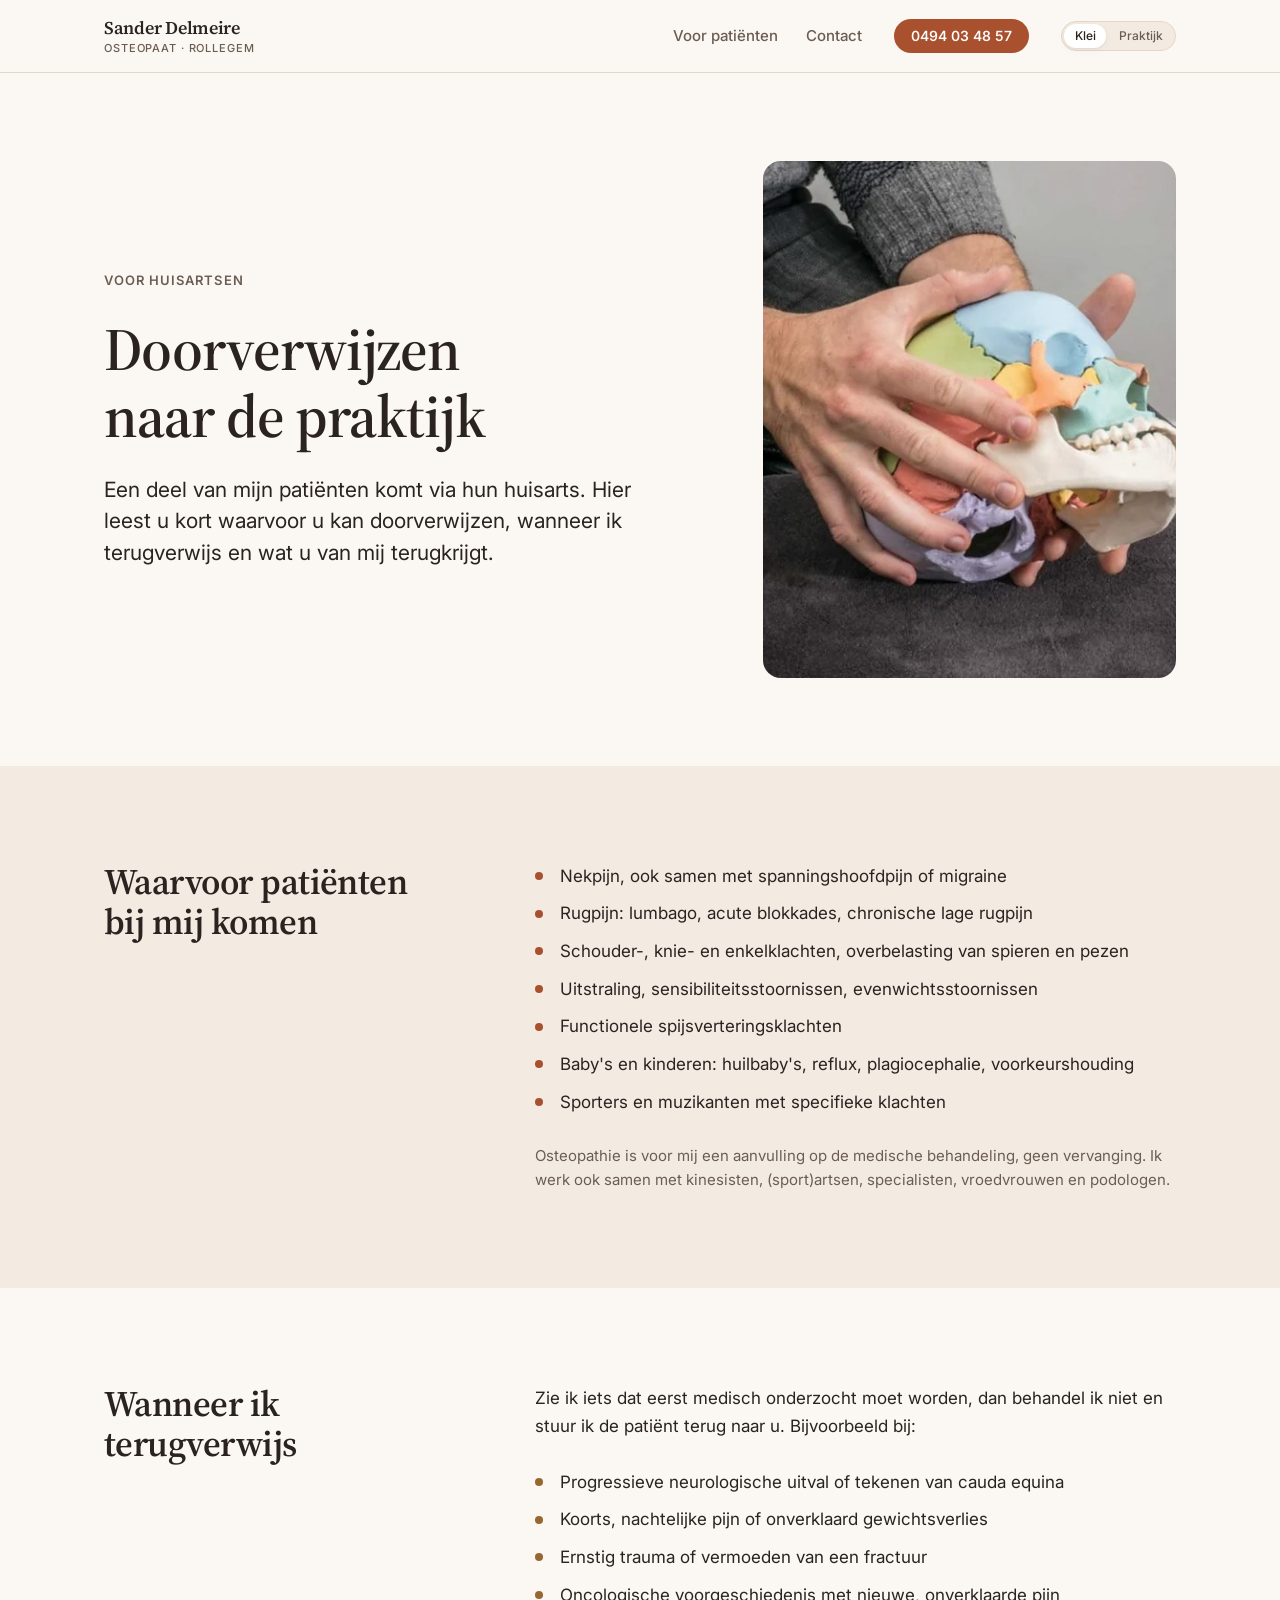
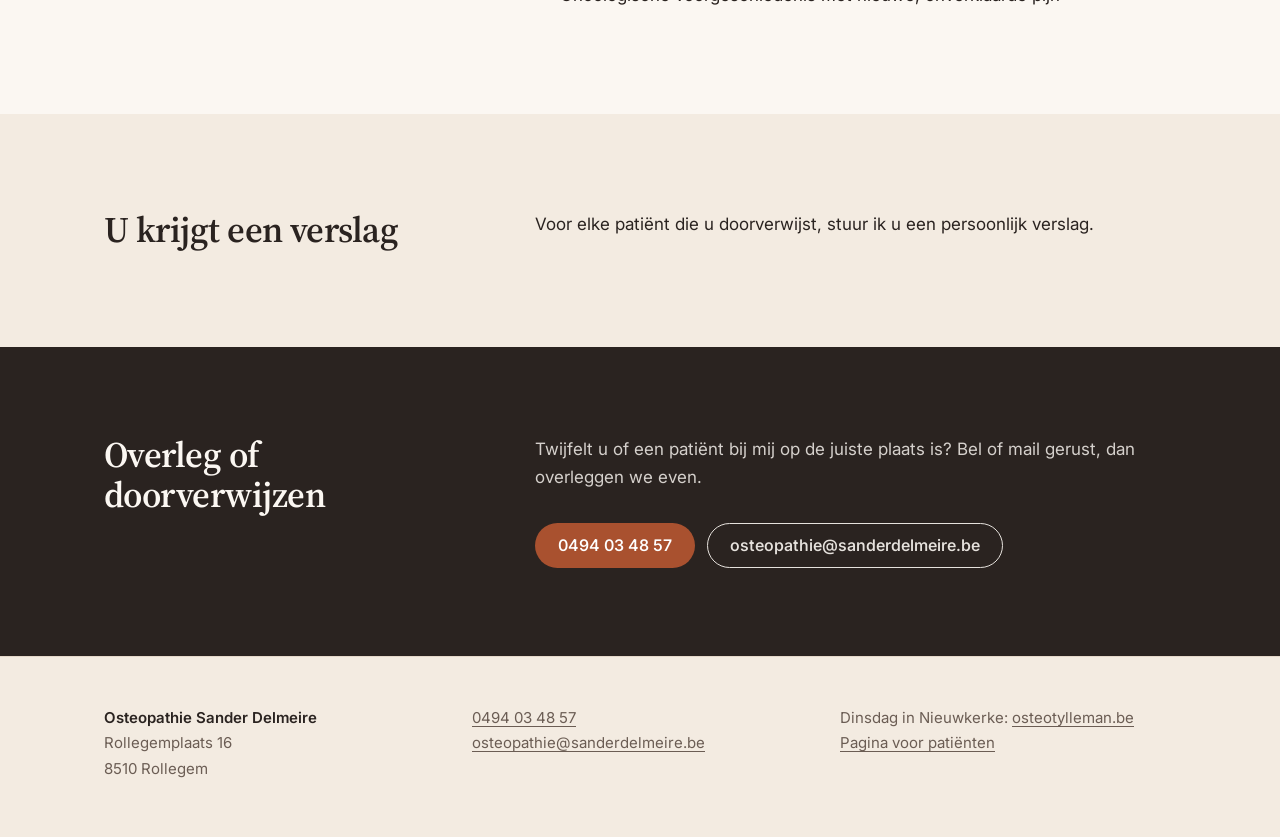
==== commit be117175: "Rewrite copy with Sander's own wording; trim sections Use phrases from his current site (welcome, 'd" ====
--- a/voor-huisartsen.html
+++ b/voor-huisartsen.html
@@ -4,8 +4,8 @@
 <meta charset="utf-8">
 <meta name="robots" content="noindex, nofollow"><!-- Preview only. Remove when this becomes the real site. -->
 <meta name="viewport" content="width=device-width, initial-scale=1">
-<title>Voor huisartsen — Sander Delmeire, osteopaat in Rollegem</title>
-<meta name="description" content="Informatie voor huisartsen: wanneer doorverwijzen naar osteopathie, wanneer ik terugverwijs, en hoe de rapportage verloopt.">
+<title>Voor huisartsen · Sander Delmeire, osteopaat in Rollegem</title>
+<meta name="description" content="Informatie voor huisartsen: waarvoor u kan doorverwijzen, wanneer ik terugverwijs en wat u van mij terugkrijgt.">
 
 <script>
   (function () {
@@ -49,9 +49,9 @@
         <p class="eyebrow">Voor huisartsen</p>
         <h1 class="h1">Doorverwijzen naar de praktijk</h1>
         <p class="lead">
-          Deze pagina is voor collega's die overwegen een patiënt door te
-          sturen. Kort en concreet: wat ik doe, wanneer ik terugverwijs, en
-          wat u van mij terugkrijgt.
+          Een deel van mijn patiënten komt via hun huisarts. Hier leest u kort
+          waarvoor u kan doorverwijzen, wanneer ik terugverwijs en wat u van
+          mij terugkrijgt.
         </p>
       </div>
       <figure class="photo photo--portrait">
@@ -66,16 +66,18 @@
       <h2 class="h2">Waarvoor patiënten bij mij komen</h2>
       <div class="split__body stack-lg">
         <ul class="checklist">
-          <li>Lage rugklachten en nekklachten, acuut en langer bestaand</li>
-          <li>Schouder-, heup- en kniepijn van mechanische aard</li>
-          <li>Hoofdpijn met een cervicale component</li>
-          <li>Klachten na een periode van immobiliteit, zwangerschap of operatie</li>
-          <li>Zuigelingen: asymmetrie in houding, voorkeurshouding, onrust bij voeding</li>
+          <li>Nekpijn, ook samen met spanningshoofdpijn of migraine</li>
+          <li>Rugpijn: lumbago, acute blokkades, chronische lage rugpijn</li>
+          <li>Schouder-, knie- en enkelklachten, overbelasting van spieren en pezen</li>
+          <li>Uitstraling, sensibiliteitsstoornissen, evenwichtsstoornissen</li>
+          <li>Functionele spijsverteringsklachten</li>
+          <li>Baby's en kinderen: huilbaby's, reflux, plagiocephalie, voorkeurshouding</li>
+          <li>Sporters en muzikanten met specifieke klachten</li>
         </ul>
         <p class="small muted">
-          Ik werk manueel en kijk naar het bewegingsapparaat als geheel. Ik
-          stel geen diagnoses die in uw domein liggen en ik vervang geen
-          medische behandeling.
+          Osteopathie is voor mij een aanvulling op de medische behandeling,
+          geen vervanging. Ik werk ook samen met kinesisten, (sport)artsen,
+          specialisten, vroedvrouwen en podologen.
         </p>
       </div>
     </div>
@@ -87,20 +89,15 @@
       <h2 class="h2">Wanneer ik terugverwijs</h2>
       <div class="split__body stack-lg">
         <p>
-          Ik begin niet aan een behandeling wanneer ik iets zie dat eerst bij
-          u of in het ziekenhuis thuishoort. Concreet stuur ik terug bij:
+          Zie ik iets dat eerst medisch onderzocht moet worden, dan behandel
+          ik niet en stuur ik de patiënt terug naar u. Bijvoorbeeld bij:
         </p>
         <ul class="checklist checklist--warn">
-          <li>Progressief neurologisch uitval of tekenen van cauda equina</li>
+          <li>Progressieve neurologische uitval of tekenen van cauda equina</li>
           <li>Koorts, nachtelijke pijn of onverklaard gewichtsverlies</li>
-          <li>Significant trauma, of vermoeden van fractuur</li>
+          <li>Ernstig trauma of vermoeden van een fractuur</li>
           <li>Oncologische voorgeschiedenis met nieuwe, onverklaarde pijn</li>
-          <li>Klachten die na enkele behandelingen niet bewegen</li>
         </ul>
-        <p class="small muted">
-          Dat laatste punt meen ik. Als er na drie à vier keer niets verandert,
-          heeft doorgaan geen zin en zeg ik dat.
-        </p>
       </div>
     </div>
   </section>
@@ -109,45 +106,15 @@
   <section class="section section--sunken">
     <div class="wrap split">
       <h2 class="h2">U krijgt een verslag</h2>
-      <div class="split__body stack">
+      <div class="split__body">
         <p>
-          Na de eerste behandeling schrijf ik u een verslag. Geen
-          standaardbrief met vakjargon: ik schrijf wat voor u relevant is,
-          in termen die bruikbaar zijn in uw dossier.
-        </p>
-        <p>
-          Ik doe dat zelf, op vrijdagnamiddag, voor elke doorverwezen
-          patiënt. Als u liever korter of net uitgebreider rapport wil,
-          zeg het en ik pas dat aan.
+          Voor elke patiënt die u doorverwijst, stuur ik u een persoonlijk
+          verslag.
         </p>
       </div>
     </div>
   </section>
 
-  <!-- ===================== PRAKTISCH ===================== -->
-  <section class="section">
-    <div class="wrap split">
-      <h2 class="h2">Praktisch voor uw patiënt</h2>
-      <dl class="rows split__body">
-        <div class="rows__row">
-          <dt class="rows__key">Wachttijd</dt>
-          <dd class="rows__val">Overdag meestal enkele dagen, 's avonds twee tot drie weken</dd>
-        </div>
-        <div class="rows__row">
-          <dt class="rows__key">Voorschrift</dt>
-          <dd class="rows__val">Niet nodig. Een korte nota met uw bevindingen helpt wel</dd>
-        </div>
-        <div class="rows__row">
-          <dt class="rows__key">Terugbetaling</dt>
-          <dd class="rows__val">Niet via het RIZIV. Wel een beperkte tussenkomst via de aanvullende verzekering van het ziekenfonds</dd>
-        </div>
-        <div class="rows__row">
-          <dt class="rows__key">Tarief</dt>
-          <dd class="rows__val todo">Nog aan te vullen</dd>
-        </div>
-      </dl>
-    </div>
-  </section>
 
   <!-- ===================== CONTACT ===================== -->
   <section class="gp-band" id="contact">
@@ -155,13 +122,12 @@
       <h2 class="h2">Overleg of doorverwijzen</h2>
       <div class="split__body">
         <p>
-          Bel of mail gerust als u wil overleggen voor u doorstuurt. Dat is
-          me liever dan een patiënt die bij de verkeerde terechtkomt.
+          Twijfelt u of een patiënt bij mij op de juiste plaats is? Bel of
+          mail gerust, dan overleggen we even.
         </p>
         <div class="hero__actions">
           <a class="btn btn--primary" href="tel:+32494034857">0494 03 48 57</a>
-          <!-- TODO: e-mailadres bevestigen -->
-          <a class="btn btn--ghost todo" href="mailto:nog-aan-te-vullen">E-mailadres aanvullen</a>
+          <a class="btn btn--ghost" href="mailto:osteopathie@sanderdelmeire.be">osteopathie@sanderdelmeire.be</a>
         </div>
       </div>
     </div>
@@ -172,15 +138,16 @@
 <footer class="site-footer">
   <div class="wrap footer-grid">
     <div>
-      <strong>Sander Delmeire</strong><br>
-      Osteopaat · Rollegem
+      <strong>Osteopathie Sander Delmeire</strong><br>
+      Rollegemplaats 16<br>
+      8510 Rollegem
     </div>
     <div>
-      Rollegemplaats 16<br>
-      8510 Kortrijk (Rollegem)<br>
-      <a href="tel:+32494034857">0494 03 48 57</a>
+      <a href="tel:+32494034857">0494 03 48 57</a><br>
+      <a href="mailto:osteopathie@sanderdelmeire.be">osteopathie@sanderdelmeire.be</a>
     </div>
     <div>
+      Dinsdag in Nieuwkerke: <a href="https://www.osteotylleman.be/">osteotylleman.be</a><br>
       <a href="index.html">Pagina voor patiënten</a>
     </div>
   </div>
--- a/css/site.css
+++ b/css/site.css
@@ -413,6 +413,55 @@
 .checklist--warn li::before { background: var(--signal-wait); }
 
 
+/* --- Accordion (Voor wie) ----------------------------------------------
+   Native <details>, no script. Short by default, depth when you open it.
+   ----------------------------------------------------------------------- */
+
+.accordion { border-top: 1px solid var(--line-strong); }
+
+.accordion details { border-bottom: 1px solid var(--line-strong); }
+
+.accordion summary {
+  display: flex;
+  align-items: center;
+  justify-content: space-between;
+  gap: 1rem;
+  padding-block: 1.1rem;
+  cursor: pointer;
+  list-style: none;
+  font-family: var(--font-display);
+  font-weight: var(--display-weight);
+  font-size: 1.1875rem;
+  letter-spacing: var(--display-tracking);
+  line-height: 1.3;
+}
+
+.accordion summary::-webkit-details-marker { display: none; }
+
+.accordion summary::after {
+  content: "+";
+  flex: none;
+  width: 1.75rem;
+  height: 1.75rem;
+  display: grid;
+  place-items: center;
+  border: 1px solid var(--line-strong);
+  border-radius: var(--radius-pill);
+  font-family: var(--font-body);
+  font-size: 1rem;
+  font-weight: 500;
+  color: var(--text-muted);
+}
+
+.accordion details[open] summary::after { content: "\2212"; }
+
+.accordion summary:hover { color: var(--accent); }
+
+.accordion__body { padding-bottom: 1.5rem; }
+
+.accordion .checklist li { margin-bottom: 0.5rem; }
+
+
 /* --- Footer ------------------------------------------------------------ */
 
 .site-footer {
